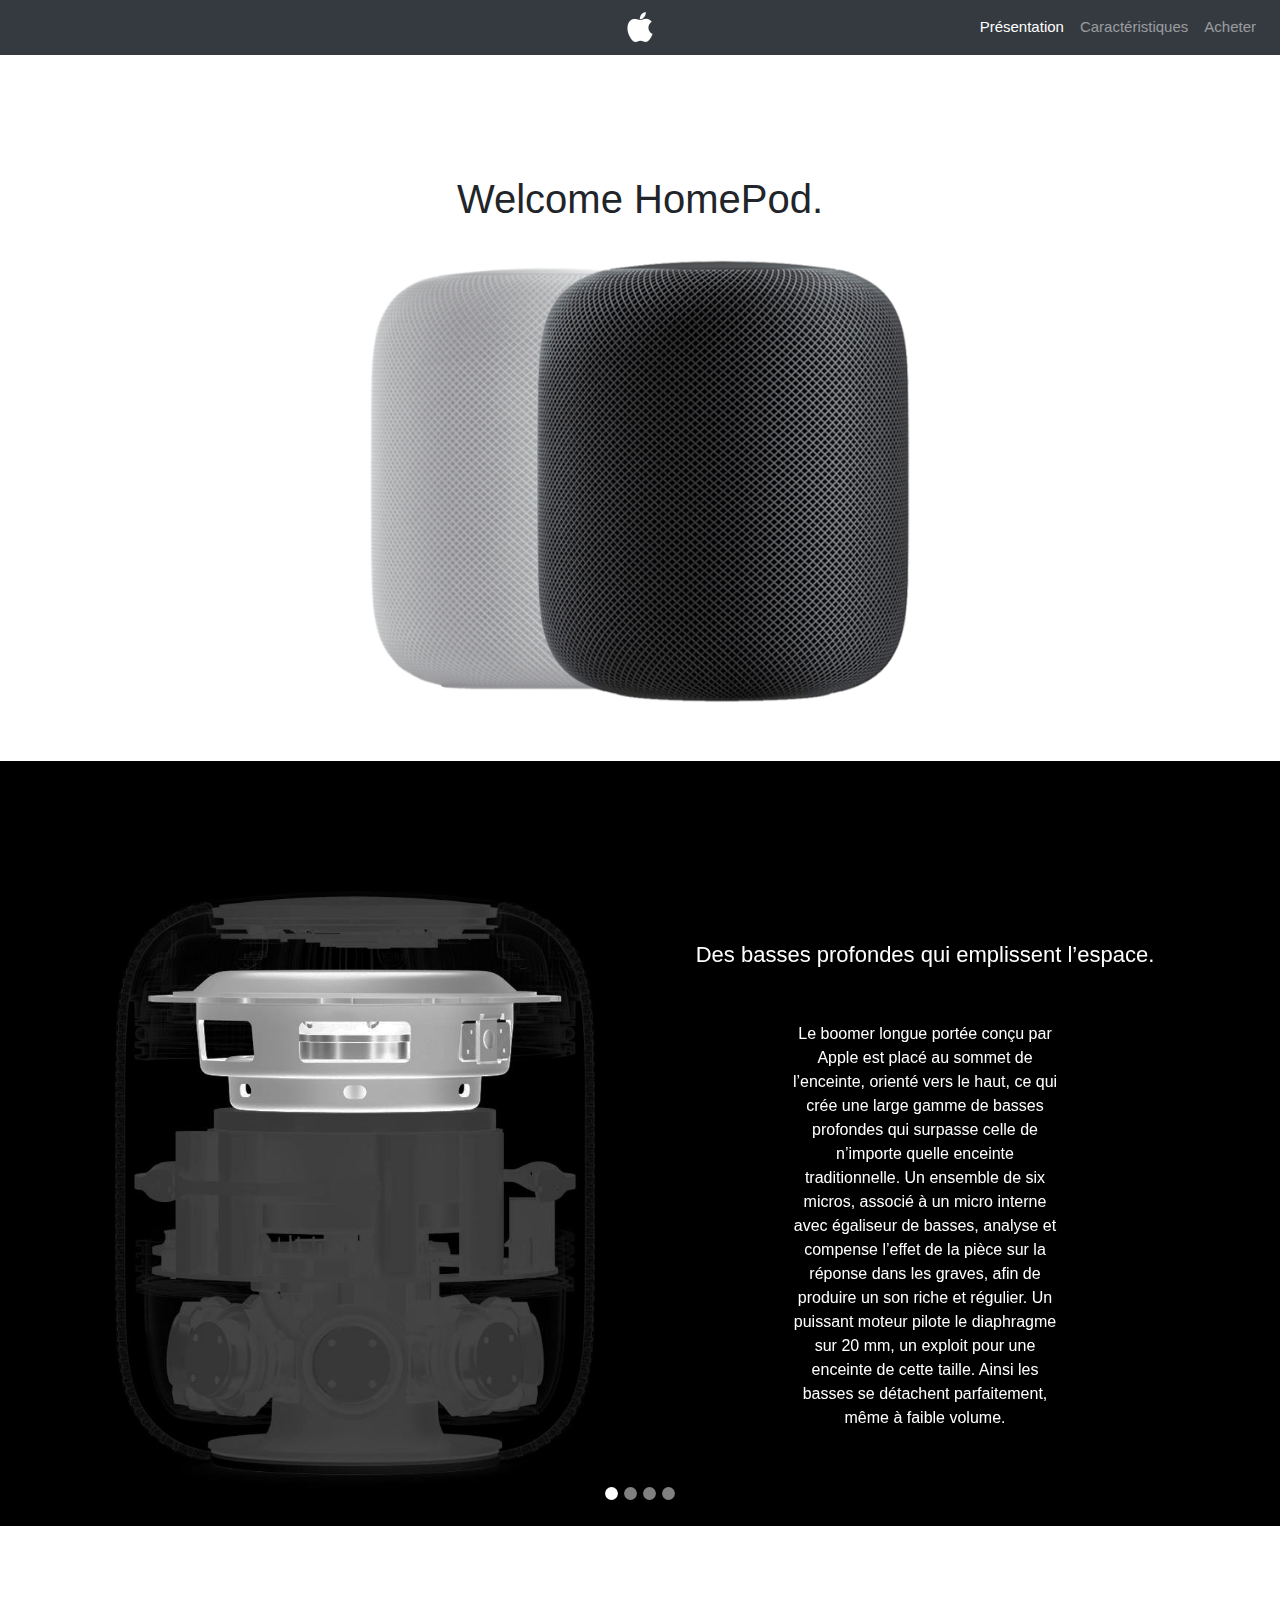
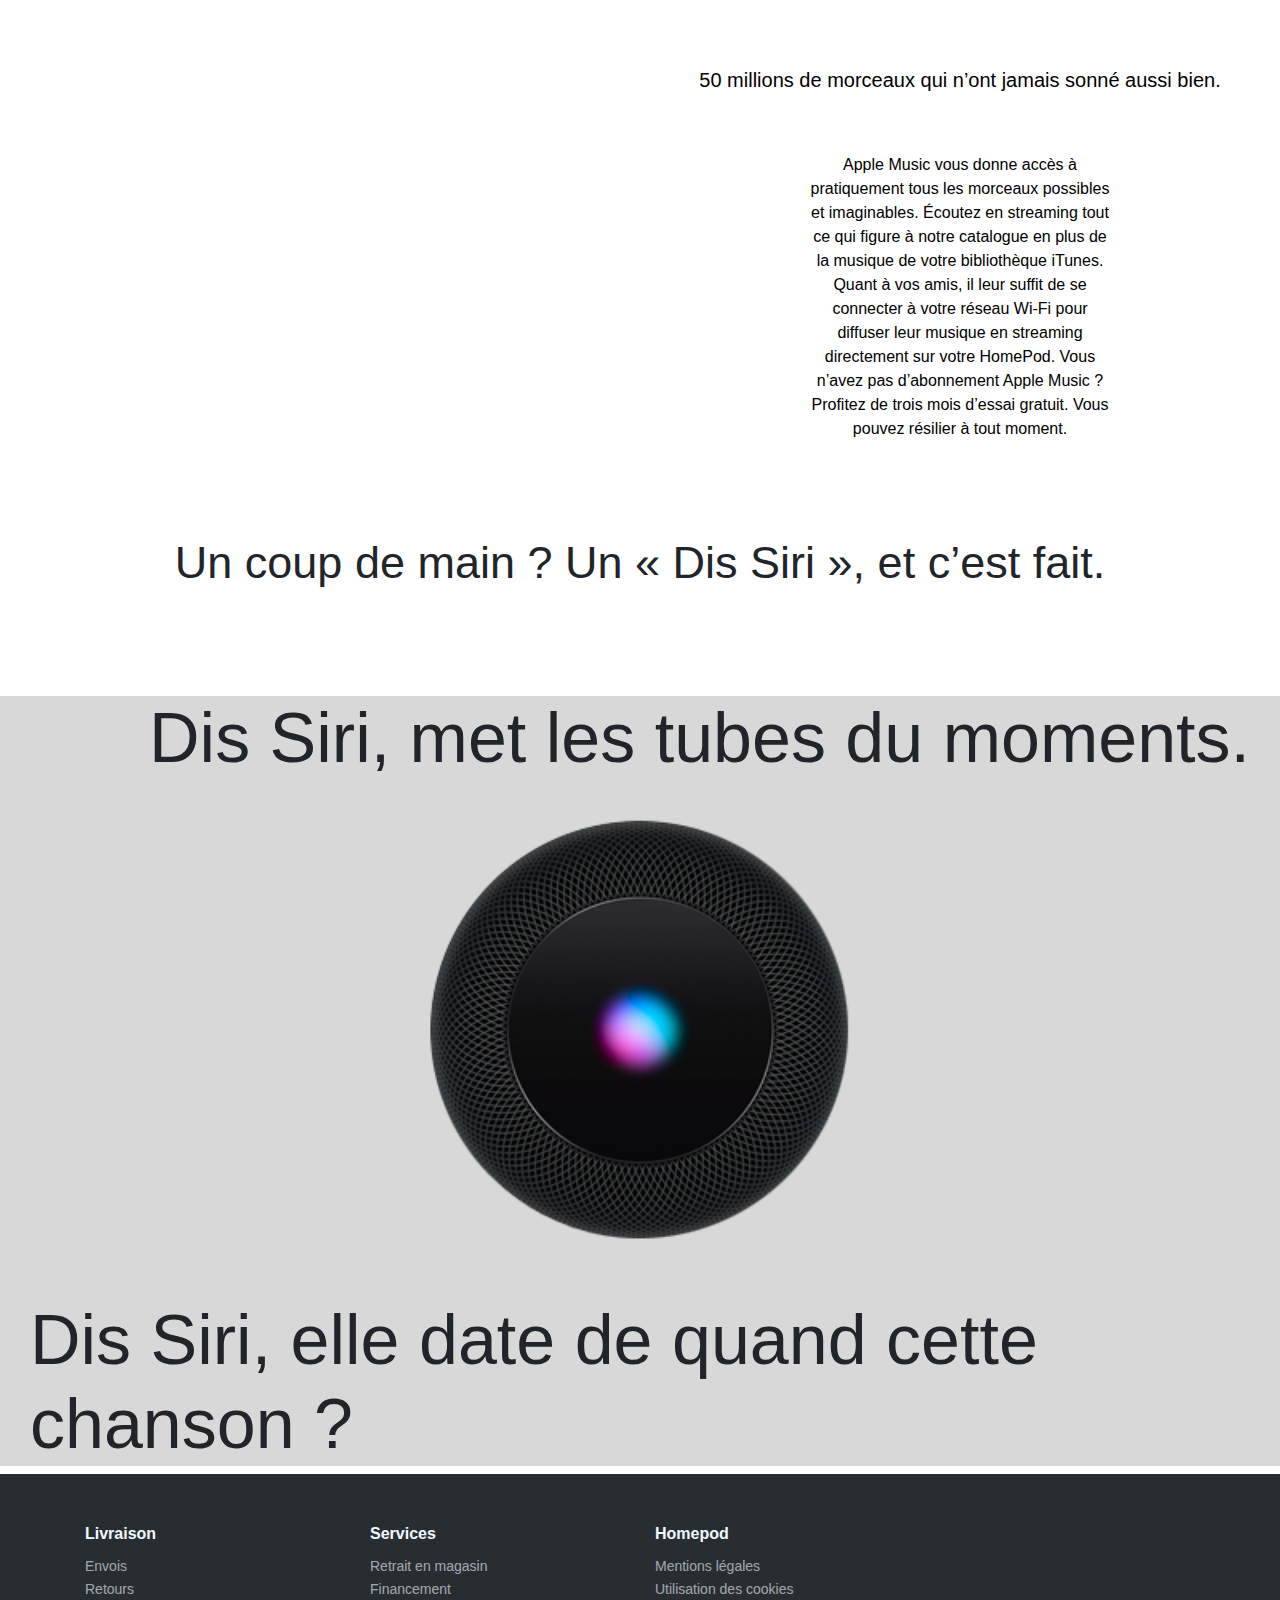
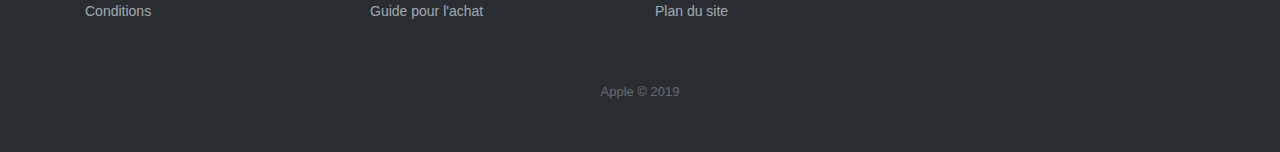
==== Index.html @ 7922ecb3 "Merge branch 'master' of https://github.com/pierrebor/homepod" ====
<!DOCTYPE html>
  <html lang="fr">
  <head>
      <meta charset="utf-8"/>
      <title>Accueil</title>
      <meta name="description" content="description de ma page"/>
      <link rel="icon" href="images/appleico.png" type="image/png">
      <link href="https://fonts.googleapis.com/css?family=Roboto" rel="stylesheet">
      <link rel="stylesheet" href="https://stackpath.bootstrapcdn.com/bootstrap/4.3.1/css/bootstrap.min.css" integrity="sha384-ggOyR0iXCbMQv3Xipma34MD+dH/1fQ784/j6cY/iJTQUOhcWr7x9JvoRxT2MZw1T" crossorigin="anonymous">
      <link rel="stylesheet" href="https://cdnjs.cloudflare.com/ajax/libs/animate.css/3.7.0/animate.css">
      <link rel="stylesheet" href="styles/main.css">
  </head>


  <body>
    <header>
      <nav class="navbar navbar-expand-lg navbar-dark bg-dark">
        <a class="st-navbar-desktop-logo-link" title="Logo" href="index.html"><img src="images/apple-logo.png" class="logoApple"></a>
        <button class="navbar-toggler" type="button" data-toggle="collapse" data-target="#navbarNav" aria-controls="navbarNav" aria-expanded="false" aria-label="Toggle navigation">
          <span class="navbar-toggler-icon"></span>
        </button>
        <div class="collapse navbar-collapse" id="navbarNav">
          <ul class="nav navbar-nav ml-auto">
            <li class="nav-item active">
              <a class="nav-link" href="index.html">Présentation<span class="sr-only">(current)</span></a>
            </li>
            <li class="nav-item">
              <a class="nav-link" href="index2.html">Caractéristiques</a>
            </li>
            <li class="nav-item">
              <a class="nav-link" href="index2.html">Acheter</a>
            </li>
          </ul>
        </div>
      </nav>
    </header>

    <div class="container testSize">
      <h1 class="font-weight-lighter frontTitle">Welcome HomePod.</h1>
      <img src="images/poduo.png" alt="" class="img-fluid frontPod">
    </div>

    <div id="carouselExampleFade" class="carousel slide carousel-fade testSize2" data-ride="carousel">
      <ol class="carousel-indicators">
        <li data-target="#carouselExampleFade" data-slide-to="0" class="active"></li>
        <li data-target="#carouselExampleFade" data-slide-to="1"></li>
        <li data-target="#carouselExampleFade" data-slide-to="2"></li>
        <li data-target="#carouselExampleFade" data-slide-to="3"></li>
      </ol>

      <div class="carousel-inner">
        <div class="carousel-item active">
          <div class="container">
            <div class="row">
              <div class="col-md-6 carousel-fade">
                <img src="images/guts_1_large.jpg" class="d-block w-30 img-fluid" alt="...">
              </div>
              <div class="col-md-6">
                <h5 class="titleGuts">Des basses profondes qui emplissent l’espace.</h5>
                <p class="textGuts">Le boomer longue portée conçu par Apple est placé au sommet de l’enceinte, orienté vers le haut, ce qui crée une large gamme de basses profondes qui surpasse celle de n’importe quelle enceinte traditionnelle. Un ensemble de six micros, associé à un micro interne avec égaliseur de basses, analyse et compense l’effet de la pièce sur la réponse dans les graves, afin de produire un son riche et régulier. Un puissant moteur pilote le diaphragme sur 20 mm, un exploit pour une enceinte de cette taille. Ainsi les basses se détachent parfaitement, même à faible volume.</p>
              </div>
            </div>
          </div>
        </div>
        <div class="carousel-item">
          <div class="container">
            <div class="row">
              <div class="col-md-6 carousel-fade">
                <img src="images/guts_2_large.jpg" class="d-block w-30 img-fluid" alt="...">
              </div>
              <div class="col-md-6">
                <h5 class="titleGuts">Même de loin, il vous entend très bien.</h5>
                <p class="textGuts">Grâce à six micros placés en cercle, le HomePod capte le son dans toute la pièce. Lorsque vous dites « Dis Siri », le traitement avancé du signal, associé à l’annulation de l’écho et du bruit, permet au HomePod de vous entendre sans que vous ayez à élever la voix, même si vous êtes à l’autre bout de la pièce et que la musique est forte. Dès que le HomePod reconnaît les mots « Dis Siri », ce que vous dites est chiffré et envoyé de façon anonyme aux serveurs Apple, sans être relié à votre identifiant Apple.</p>
              </div>
            </div>
          </div>
        </div>
        <div class="carousel-item">
          <div class="container">
            <div class="row">
              <div class="col-md-6 carousel-fade">
                <img src="images/guts_3_large.jpg" class="d-block w-30 img-fluid" alt="...">
              </div>
              <div class="col-md-6">
                <h5 class="titleGuts">Un son haute fidélité incroyablement enveloppant.</h5>
                <p class="textGuts">Spécialement conçu pour le HomePod, un ensemble de sept tweeters à faisceaux acoustiques, chacun ayant son propre amplificateur, crée un contrôle directionnel exceptionnel. Dotés d’un design à pavillon replié et placés autour de la base, ils envoient le flux musical vers le centre, puis depuis le bas selon un schéma à 360°, ce qui se traduit par une sensation de l’espace très enveloppante. Cela élimine pratiquement toute réflexion sur des surfaces planes et permet d’offrir un son haute définition parfaitement cohérent.</p>
              </div>
            </div>
          </div>
        </div>
        <div class="carousel-item">
          <div class="container">
            <div class="row">
              <div class="col-md-6 carousel-fade">
                <img src="images/guts_4_large.jpg" class="d-block w-30 img-fluid" alt="...">
              </div>
              <div class="col-md-6">
                <h5 class="titleGuts">Jamais une enceinte n’avait eu un tel QI.</h5>
                <p class="textGuts">Une puce A8 conçue par Apple orchestre toutes les remarquables innovations audio qu’intègre le HomePod. Notamment un traitement avancé du signal qui permet à Siri de vous entendre malgré la musique. Un traitement en temps réel digne d’un studio qui maximise les basses tout en réduisant la distorsion à son minimum. Une mise en mémoire tampon encore plus rapide que le temps réel. Et l’upmixing du son direct et du son ambiant. Résultat ? Un son exceptionnel, à chaque écoute.</p>
              </div>
            </div>
          </div>
        </div>
        <a class="carousel-control-prev" href="#carouselExampleFade" role="button" data-slide="prev">
        </a>
        <a class="carousel-control-next" href="#carouselExampleFade" role="button" data-slide="next">
        </a>
      </div>
    </div>

    <div class="container-fluid section-video">
      <div class="row">
        <div class="col-md-6 video vid">
          <div class="embed-responsive embed-responsive-21by9">
            <iframe class="embed-responsive-item" src="https://www.youtube.com/embed/305ryPvU6A8"  allowfullscreen></iframe>
          </div>
        </div>
        <div class="col-md-6 video">
          <h5 class="titleVid">50 millions de morceaux qui n’ont jamais sonné aussi bien.</h5>
          <p class="textVid">Apple Music vous donne accès à pratiquement tous les morceaux possibles et imaginables. Écoutez en streaming tout ce qui figure à notre catalogue en plus de la musique de votre bibliothèque iTunes. Quant à vos amis, il leur suffit de se connecter à votre réseau Wi‑Fi pour diffuser leur musique en streaming directement sur votre HomePod. Vous n’avez pas d’abonnement Apple Music ? Profitez de trois mois d’essai gratuit. Vous pouvez résilier à tout moment.</p>
        </div>
      </div>
      <div class="row">
        <div class="col-md-12">
          <h3>Un coup de main ? Un « Dis Siri », et c’est fait.</h3>
        </div>
      </div>
    </div>

    <div class="container-fluid siri">
      <div class="col siri">
        <div class="row-md-4 rightSiri">
          <h2>Dis Siri, met les tubes du moments.</h2>
        </div>
        <div class="row-md-4 imgPod">
          <img src="images/podtop.png" alt="#" class="img-fluid">
        </div>
        <div class="row-md-4 leftSiri">
          <h2>Dis Siri, elle date de quand cette chanson ?</h2>
        </div>
      </div>
    </div>


    <div class="footer-dark">
      <footer>
        <div class="container">
            <div class="row">
                <div class="col-sm-6 col-md-3 item">
                  <h3>Livraison</h3>
                  <ul>
                      <li><a href="https://www.apple.com/fr/shop/help/shipping_delivery">Envois</a></li>
                      <li><a href="https://www.apple.com/fr/shop/help/shipping_delivery">Retours</a></li>
                      <li><a href="https://www.apple.com/fr/shop/help/shipping_delivery">Conditions</a></li>
                  </ul>
              </div>
              <div class="col-sm-6 col-md-3 item">
                  <h3>Services</h3>
                  <ul>
                      <li><a href="https://www.apple.com/fr/shop/help/shipping_delivery#pickup_points">Retrait en magasin</a></li>
                      <li><a href="https://www.apple.com/fr/shop/help/payments">Financement</a></li>
                      <li><a href="https://www.apple.com/fr/shop/help/payments">Guide pour l'achat</a></li>
                  </ul>
              </div>
              <div class="col-md-6 item text">
                  <h3>Homepod</h3>
                  <ul>
                      <li><a href="https://www.apple.com/fr/legal/">Mentions légales</a></li>
                      <li><a href="https://www.apple.com/legal/privacy/fr-ww/cookies/">Utilisation des cookies</a></li>
                      <li><a href="https://www.apple.com/fr/sitemap/">Plan du site</a></li>
                    </ul>
                </div>
            </div>
            <p class="copyright">Apple © 2019</p>
        </div>
      </footer>
    </div>

    <script src="https://code.jquery.com/jquery-3.3.1.slim.min.js" integrity="sha384-q8i/X+965DzO0rT7abK41JStQIAqVgRVzpbzo5smXKp4YfRvH+8abtTE1Pi6jizo" crossorigin="anonymous"></script>
    <script src="https://cdnjs.cloudflare.com/ajax/libs/popper.js/1.14.7/umd/popper.min.js" integrity="sha384-UO2eT0CpHqdSJQ6hJty5KVphtPhzWj9WO1clHTMGa3JDZwrnQq4sF86dIHNDz0W1" crossorigin="anonymous"></script>
    <script src="https://stackpath.bootstrapcdn.com/bootstrap/4.3.1/js/bootstrap.min.js" integrity="sha384-JjSmVgyd0p3pXB1rRibZUAYoIIy6OrQ6VrjIEaFf/nJGzIxFDsf4x0xIM+B07jRM" crossorigin="anonymous"></script>
    <script type="text/javascript" src="scripts/main.js"></script>
  </body>
---- styles/main.css ----
body{
  margin:0;
  padding:0;
  font-family:"Helvetica Neue","Arial",sans6sans-serif;
  font-size: 14px;
  color:#00000;
  background-color: #FFFFFF;
}

.navbar{
  font-size: 15px;
}

.logoApple{
  width: 30px;
  height: 30px;
}

.st-navbar-desktop-logo-link{
  position: absolute;
  left: 50%;
  transform: translateX(-50%);
}

.frontTitle{
  text-align: center;
  margin-top: 50px;
  margin-bottom: ;
}

.frontPod{
 margin-left:25%;
 margin-bottom: 30px;
 width: 50%;
}

.carousel{
  background-color: black;
}

.d-block{
  padding: 30px;
  left: 10%;
  height: 800px auto  ;
  width: 450px auto;
}
.carousel-indicators li {
  width: 13px;
  height: 13px;
  border-radius: 100%;
}

.carousel-caption{
  text-align: center;
  margin-bottom: 500px;
}
.titleGuts{
  font-size: 22px;
  color: white;
  text-align: center;
  margin-top: 15%;
}

.textGuts{
  text-align: center;
  font-size: 16px;
  color: white;
  width: 50%;
  margin: 0 auto;
  margin-top: 10%;
}

.testSize{
  padding-top: 70px;
}
.testSize2{
  padding-top: 100px;
}
@media screen and ( max-width:1024px){

h5{
  font-size: 28px;
  margin-top:20px;
}
.textGuts{
 width : 400px;
 height: 400px;
}
.col-md-6{
  height: 500px;
}
.col-md-6>img{
  width: 600;
  height: 400px;
  margin: 0 auto;
}
#carouselExampleFade{
  height: 1000px;
}
.carousel-fade{
  height: 350px;
}
}

.row-md-4>h2{
  font-size: 70px;
}
@media screen and ( max-width:870px){
  .textGuts{
   width : 300px;
   height: 600px;
  }
  #carouselExampleFade{
    height: 1000px;
  }
}
@media screen and ( max-width:770px){
  #carouselExampleFade{
    height: 1000px;
  }
}

.titleVid{
  color: black;
  text-align: center;
  margin-top: 15%;
}

.textVid{
  color: black;
  text-align: center;
  font-size: 16px;
  width: 50%;
  margin: 0 auto;
  margin-top: 10%;
}

@media screen and (max-width: 1024px){
.textVid {
    width: 400px;
    height: 300px;
  }
}
.embed-responsive {
  margin-top: 50px;
  height: 400px;
}

.col-md-12{
  bottom : 20px;
  /* padding-bottom: 40px; */
  text-align: center;
  margin-bottom: 32px;
}

h3{
  font-size: 45px;
}

.section-video {
  height: 770px;
}

.video {
  height: 580px;
  margin-top: 50px;
}

.siri{
  background-color: #D8D8D8;
}

.imgPod{
  text-align: center;
}
.imgPod>img{
  width: 800px;
  height: auto;
  margin-top: -100px;
  margin-bottom: -70px;
}
.rightSiri{
    text-align: right;
}


.footer-dark {
  padding:50px 0;
  color:#f0f9ff;
  background-color:#282d32;
}

.footer-dark h3 {
  margin-top:0;
  margin-bottom:12px;
  font-weight:bold;
  font-size:16px;
}

.footer-dark ul {
  padding:0;
  list-style:none;
  line-height:1.6;
  font-size:14px;
  margin-bottom:0;
}

.footer-dark ul a {
  color:inherit;
  text-decoration:none;
  opacity:0.6;
}

.footer-dark ul a:hover {
  opacity:0.8;
}

@media (max-width:767px) {
  .footer-dark .item:not(.social) {
    text-align:center;
    padding-bottom:20px;
  }
}

.footer-dark .item.text {
  margin-bottom:36px;
}

@media (max-width:767px) {
  .footer-dark .item.text {
    margin-bottom:0;
  }
}

.footer-dark .item.text p {
  opacity:0.6;
  margin-bottom:0;
}

.footer-dark .item.social {
  text-align:center;
}

@media (max-width:991px) {
  .footer-dark .item.social {
    text-align:center;
    margin-top:20px;
  }
}

.footer-dark .item.social > a {
  font-size:20px;
  width:36px;
  height:36px;
  line-height:36px;
  display:inline-block;
  text-align:center;
  border-radius:50%;
  box-shadow:0 0 0 1px rgba(255,255,255,0.4);
  margin:0 8px;
  color:#fff;
  opacity:0.75;
}

.footer-dark .item.social > a:hover {
  opacity:0.9;
}

.footer-dark .copyright {
  text-align:center;
  padding-top:24px;
  opacity:0.3;
  font-size:13px;
  margin-bottom:0;
}
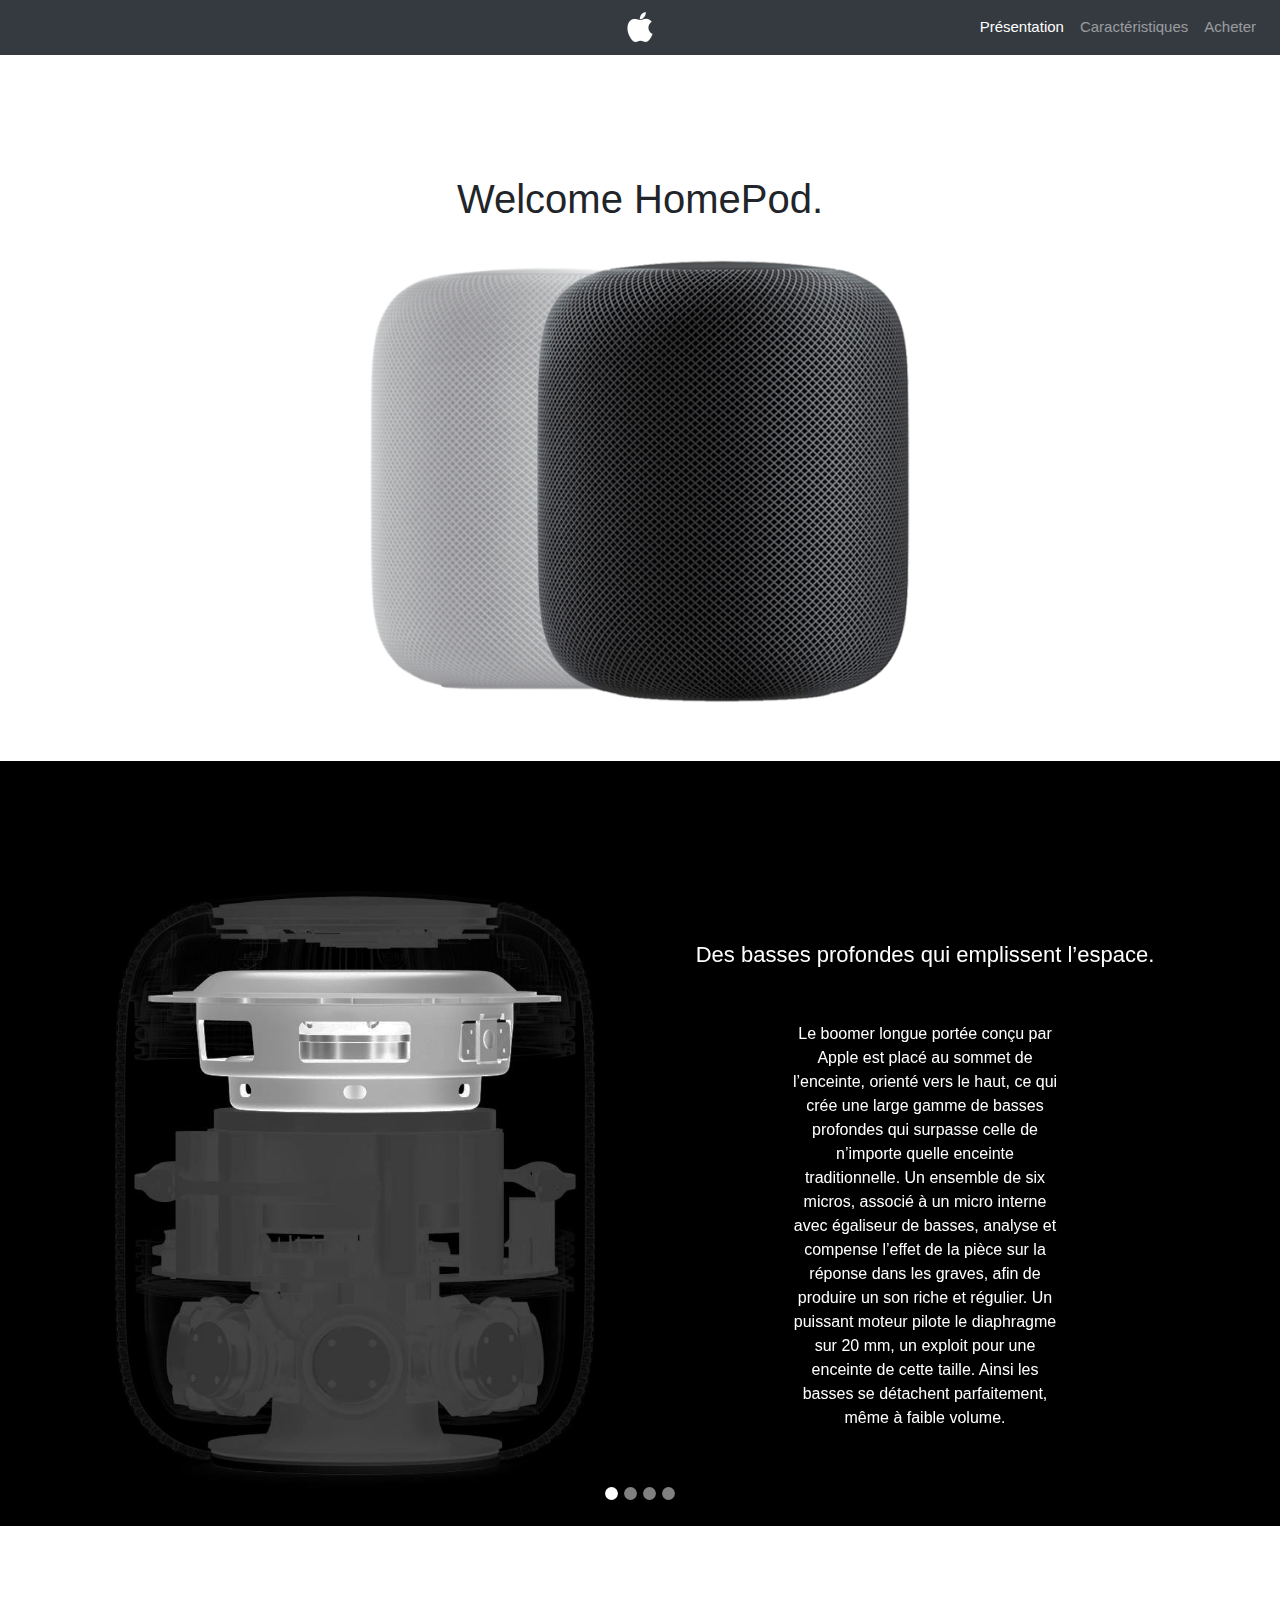
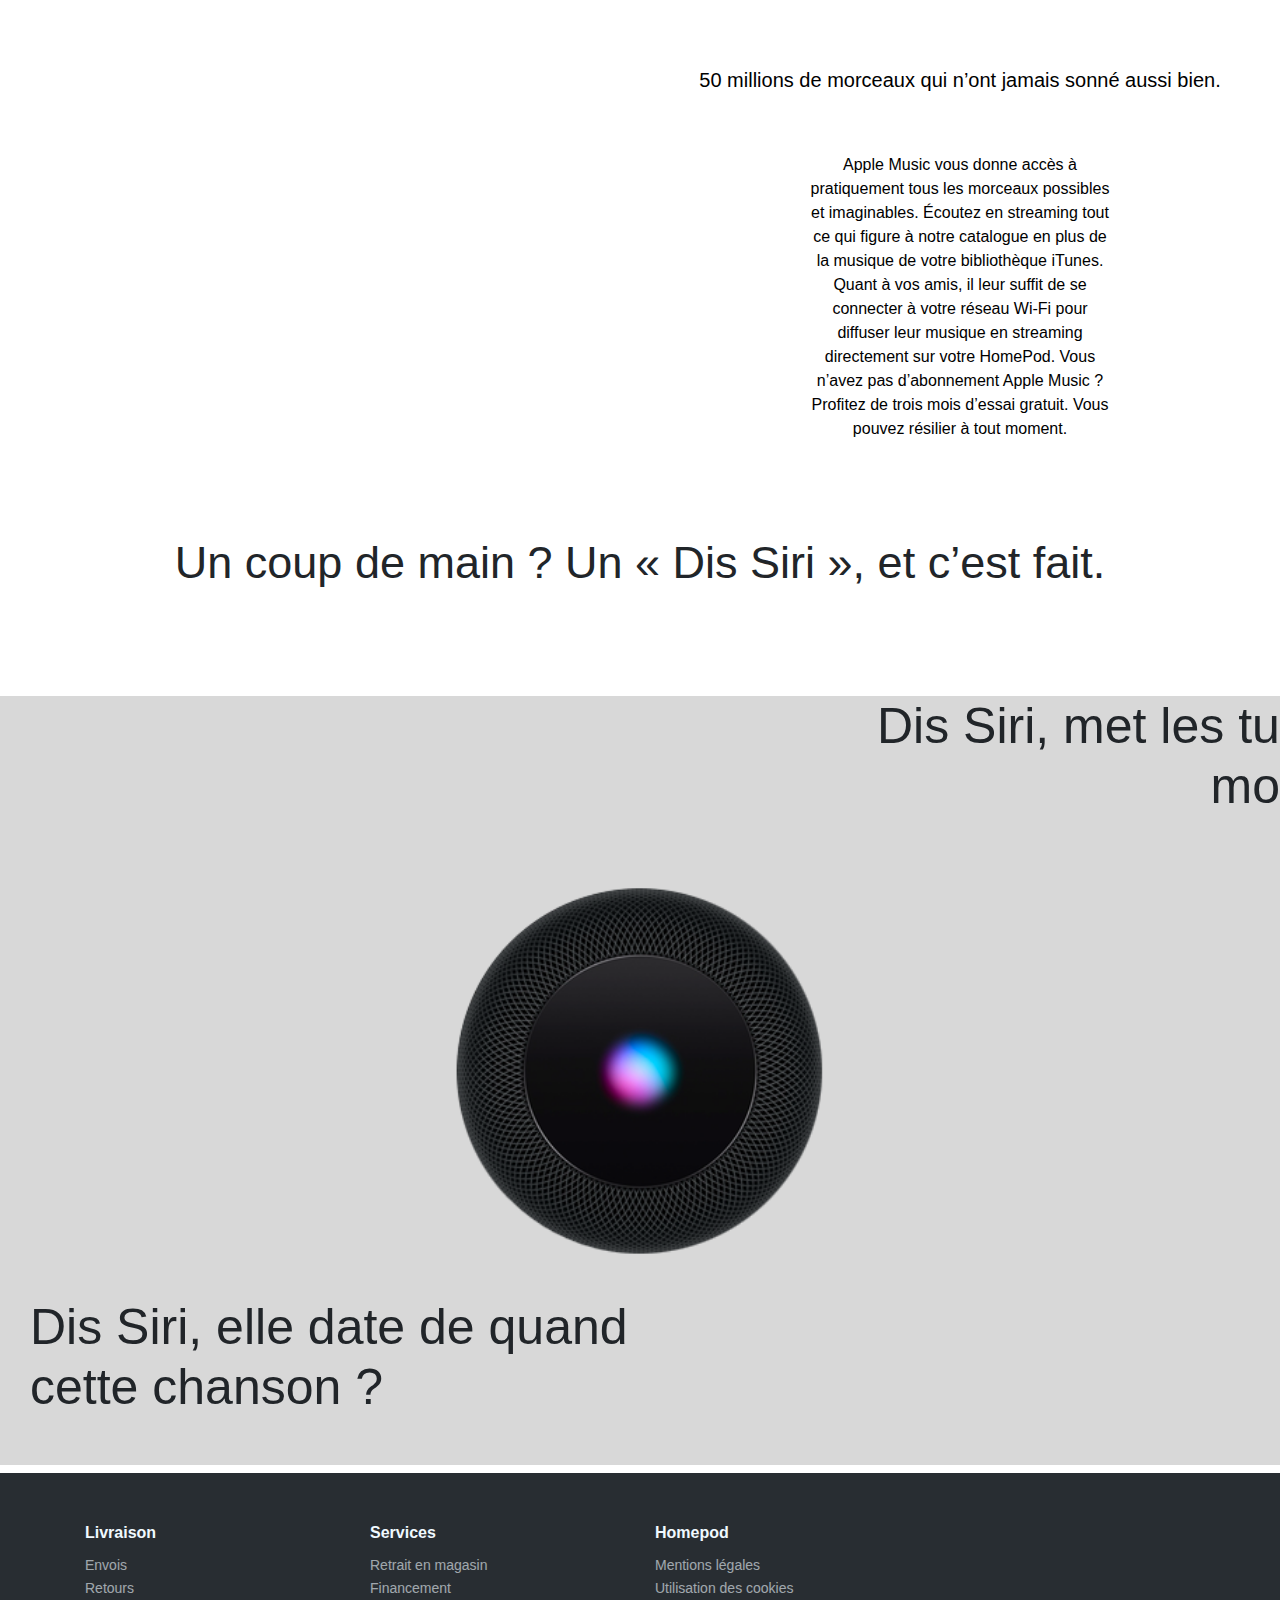
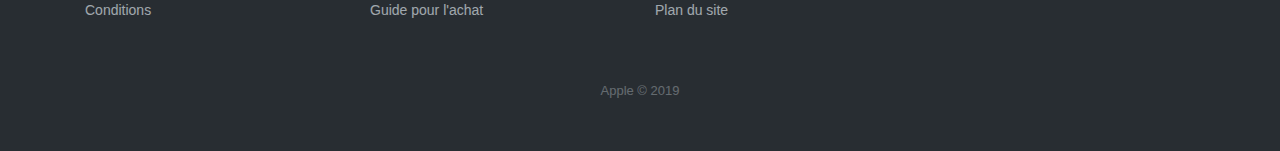
==== commit dd0d23f1: "k" ====
--- a/Index.html
+++ b/Index.html
@@ -25,7 +25,7 @@
               <a class="nav-link" href="index.html">Présentation<span class="sr-only">(current)</span></a>
             </li>
             <li class="nav-item">
-              <a class="nav-link" href="index2.html">Caractéristiques</a>
+              <a class="nav-link" href="">Caractéristiques</a>
             </li>
             <li class="nav-item">
               <a class="nav-link" href="index2.html">Acheter</a>
--- a/styles/main.css
+++ b/styles/main.css
@@ -102,8 +102,17 @@
 }
 }
 
-.row-md-4>h2{
-  font-size: 70px;
+.rightSiri>h2{
+  font-size: 50px;
+  width: 700px;
+  height: 168px;
+  margin-left: 700px;
+}
+.leftSiri>h2{
+  font-size: 50px;
+  width: 700px;
+  height: 168px;
+  margin-right: 700px;
 }
 @media screen and ( max-width:870px){
   .textGuts{
@@ -174,7 +183,7 @@
   text-align: center;
 }
 .imgPod>img{
-  width: 800px;
+  width: 700px;
   height: auto;
   margin-top: -100px;
   margin-bottom: -70px;
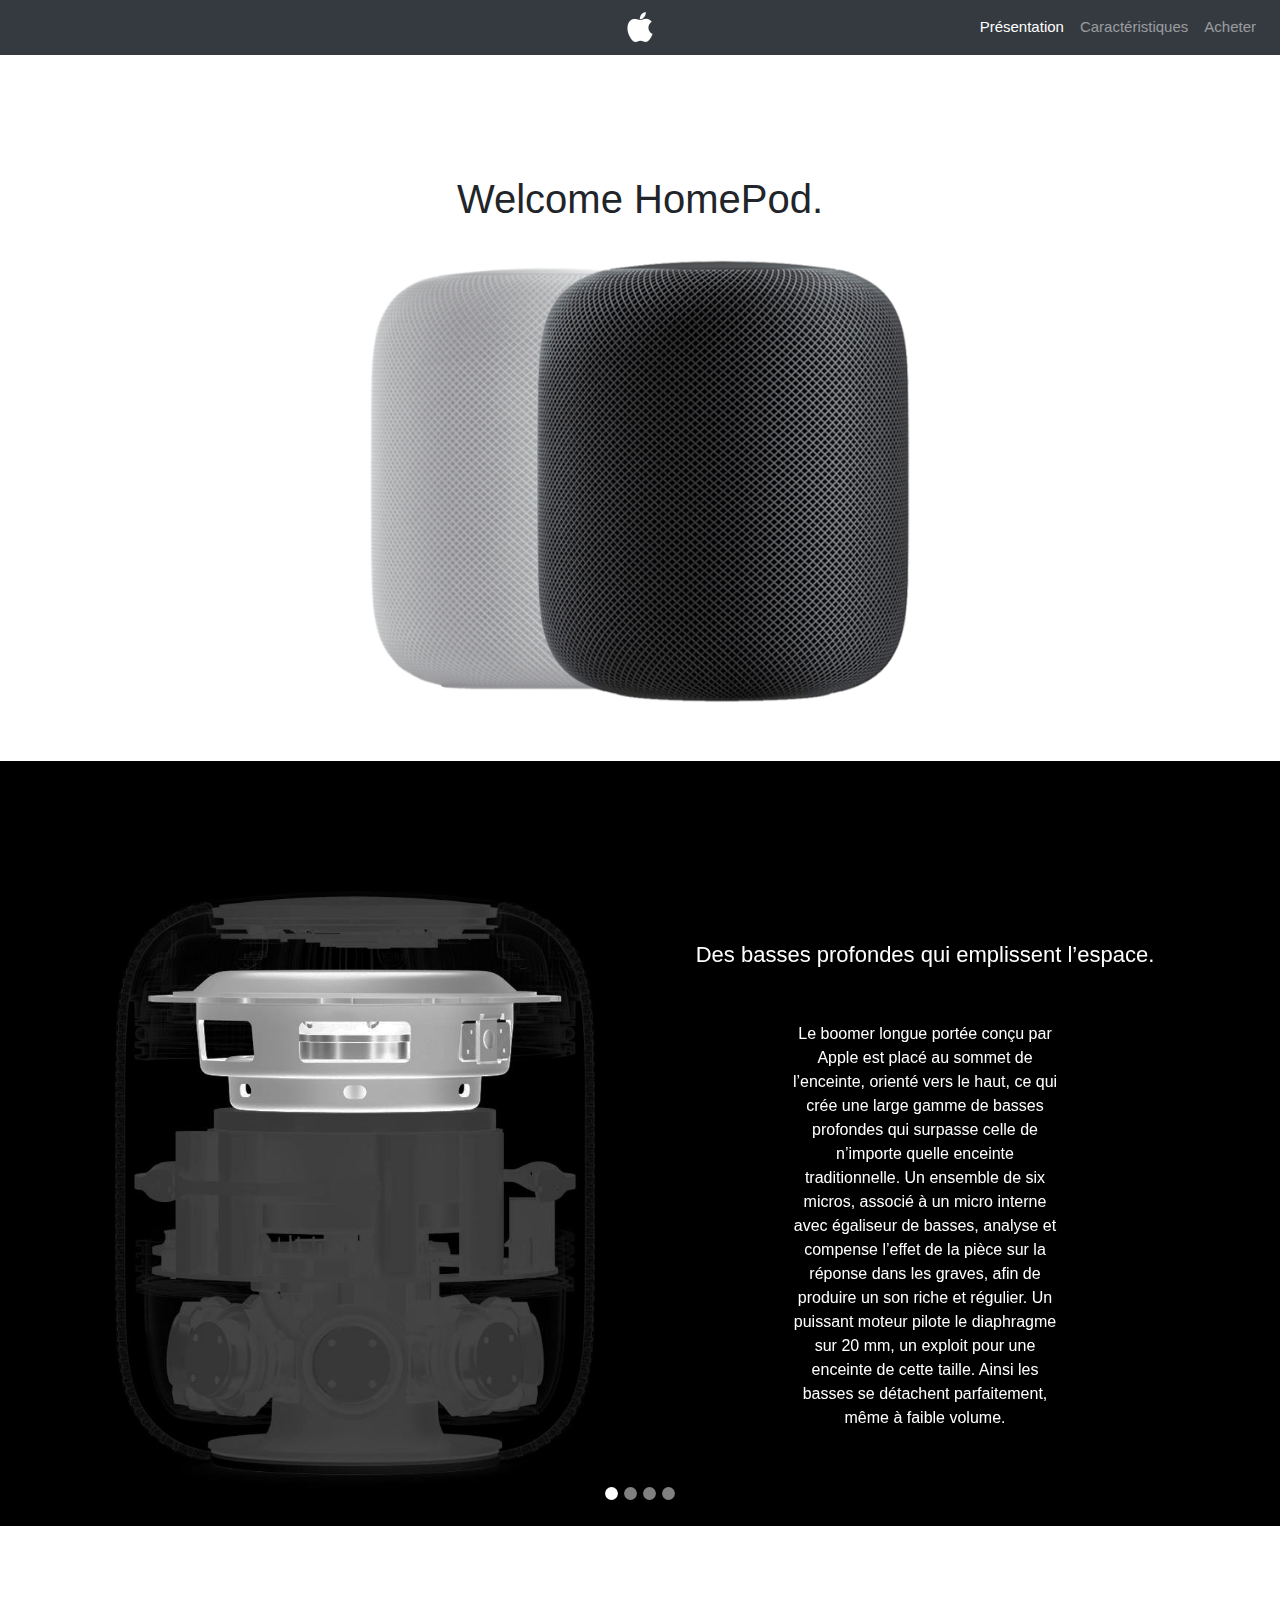
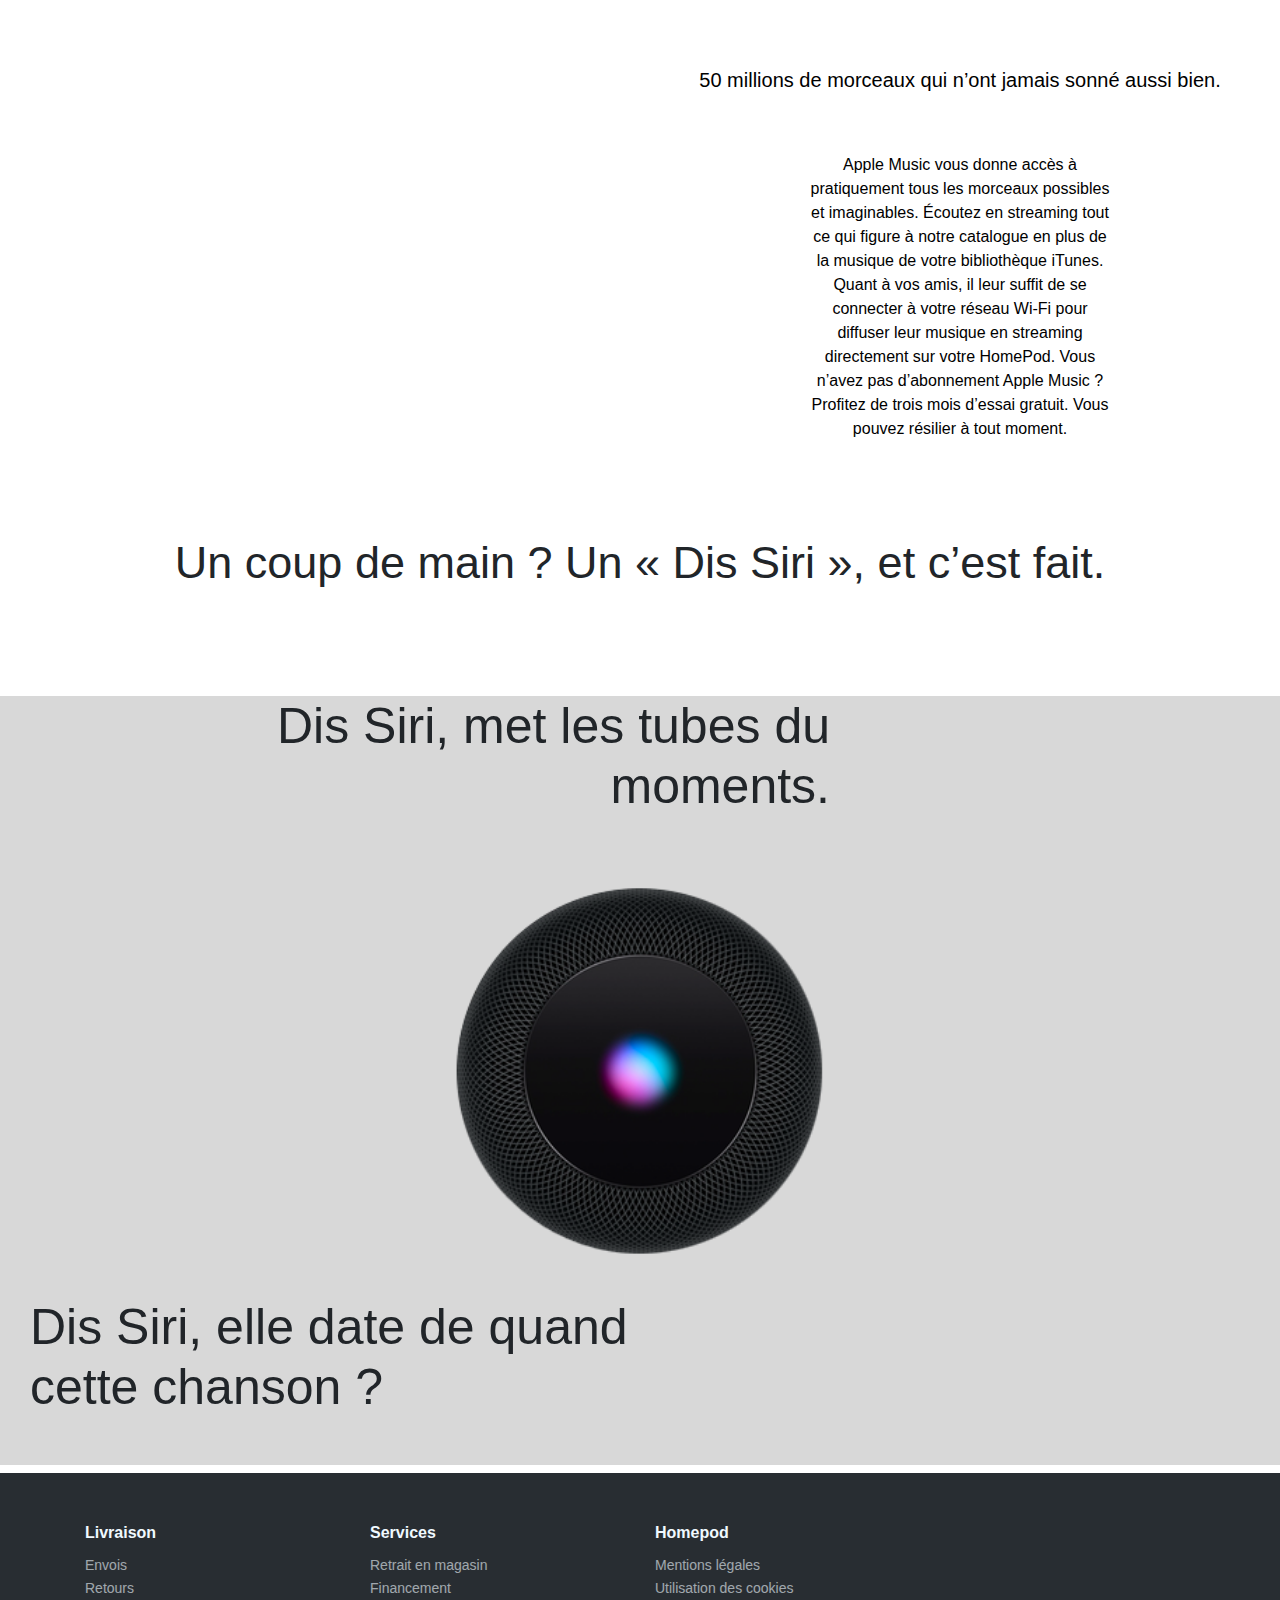
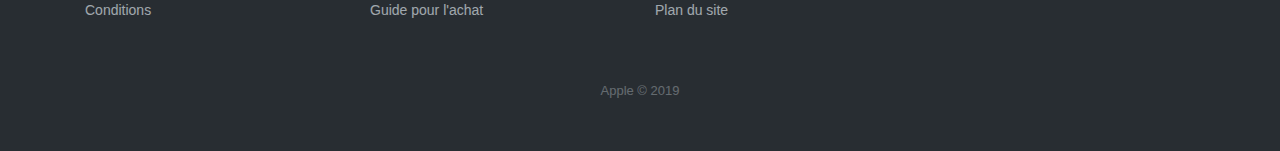
==== commit c119bd50: "Merge branch 'master' of https://github.com/pierrebor/homepod" ====
--- a/Index.html
+++ b/Index.html
@@ -5,7 +5,6 @@
       <title>Accueil</title>
       <meta name="description" content="description de ma page"/>
       <link rel="icon" href="images/appleico.png" type="image/png">
-      <link href="https://fonts.googleapis.com/css?family=Roboto" rel="stylesheet">
       <link rel="stylesheet" href="https://stackpath.bootstrapcdn.com/bootstrap/4.3.1/css/bootstrap.min.css" integrity="sha384-ggOyR0iXCbMQv3Xipma34MD+dH/1fQ784/j6cY/iJTQUOhcWr7x9JvoRxT2MZw1T" crossorigin="anonymous">
       <link rel="stylesheet" href="https://cdnjs.cloudflare.com/ajax/libs/animate.css/3.7.0/animate.css">
       <link rel="stylesheet" href="styles/main.css">
@@ -15,7 +14,7 @@
   <body>
     <header>
       <nav class="navbar navbar-expand-lg navbar-dark bg-dark">
-        <a class="st-navbar-desktop-logo-link" title="Logo" href="index.html"><img src="images/apple-logo.png" class="logoApple"></a>
+        <a class="st-navbar-desktop-logo-link" title="Logo" href="index.html"><img src="images/apple-logo.png" class="logoApple" alt="Description"></a>
         <button class="navbar-toggler" type="button" data-toggle="collapse" data-target="#navbarNav" aria-controls="navbarNav" aria-expanded="false" aria-label="Toggle navigation">
           <span class="navbar-toggler-icon"></span>
         </button>
@@ -179,5 +178,5 @@
     <script src="https://code.jquery.com/jquery-3.3.1.slim.min.js" integrity="sha384-q8i/X+965DzO0rT7abK41JStQIAqVgRVzpbzo5smXKp4YfRvH+8abtTE1Pi6jizo" crossorigin="anonymous"></script>
     <script src="https://cdnjs.cloudflare.com/ajax/libs/popper.js/1.14.7/umd/popper.min.js" integrity="sha384-UO2eT0CpHqdSJQ6hJty5KVphtPhzWj9WO1clHTMGa3JDZwrnQq4sF86dIHNDz0W1" crossorigin="anonymous"></script>
     <script src="https://stackpath.bootstrapcdn.com/bootstrap/4.3.1/js/bootstrap.min.js" integrity="sha384-JjSmVgyd0p3pXB1rRibZUAYoIIy6OrQ6VrjIEaFf/nJGzIxFDsf4x0xIM+B07jRM" crossorigin="anonymous"></script>
-    <script type="text/javascript" src="scripts/main.js"></script>
+    <script src="scripts/main.js"></script>
   </body>
--- a/styles/main.css
+++ b/styles/main.css
@@ -1,7 +1,19 @@
-body{
+@font-face {
+  font-family: "SF Pro Text";
+  font-weight: normal;
+  src: url("https://applesocial.s3.amazonaws.com/assets/styles/fonts/sanfrancisco/sanfranciscodisplay-regular-webfont.woff");
+}
+
+@font-face {
+  font-family: "SF Pro Text";
+  font-weight: bold;
+  src: url("https://applesocial.s3.amazonaws.com/assets/styles/fonts/sanfrancisco/sanfranciscodisplay-bold-webfont.woff");
+}
+
+body {
+  font-family: "SF Pro Text", "Myriad Set Pro", "SF Pro Icons", "Apple Legacy Chevron", "Helvetica Neue", Helvetica, Arial, sans-serif;
   margin:0;
   padding:0;
-  font-family:"Helvetica Neue","Arial",sans6sans-serif;
   font-size: 14px;
   color:#00000;
   background-color: #FFFFFF;
@@ -282,3 +294,8 @@
   font-size:13px;
   margin-bottom:0;
 }
+@media screen and (max-width:1300px){
+  .rightSiri>h2{
+    margin-left:100px;
+  }
+}
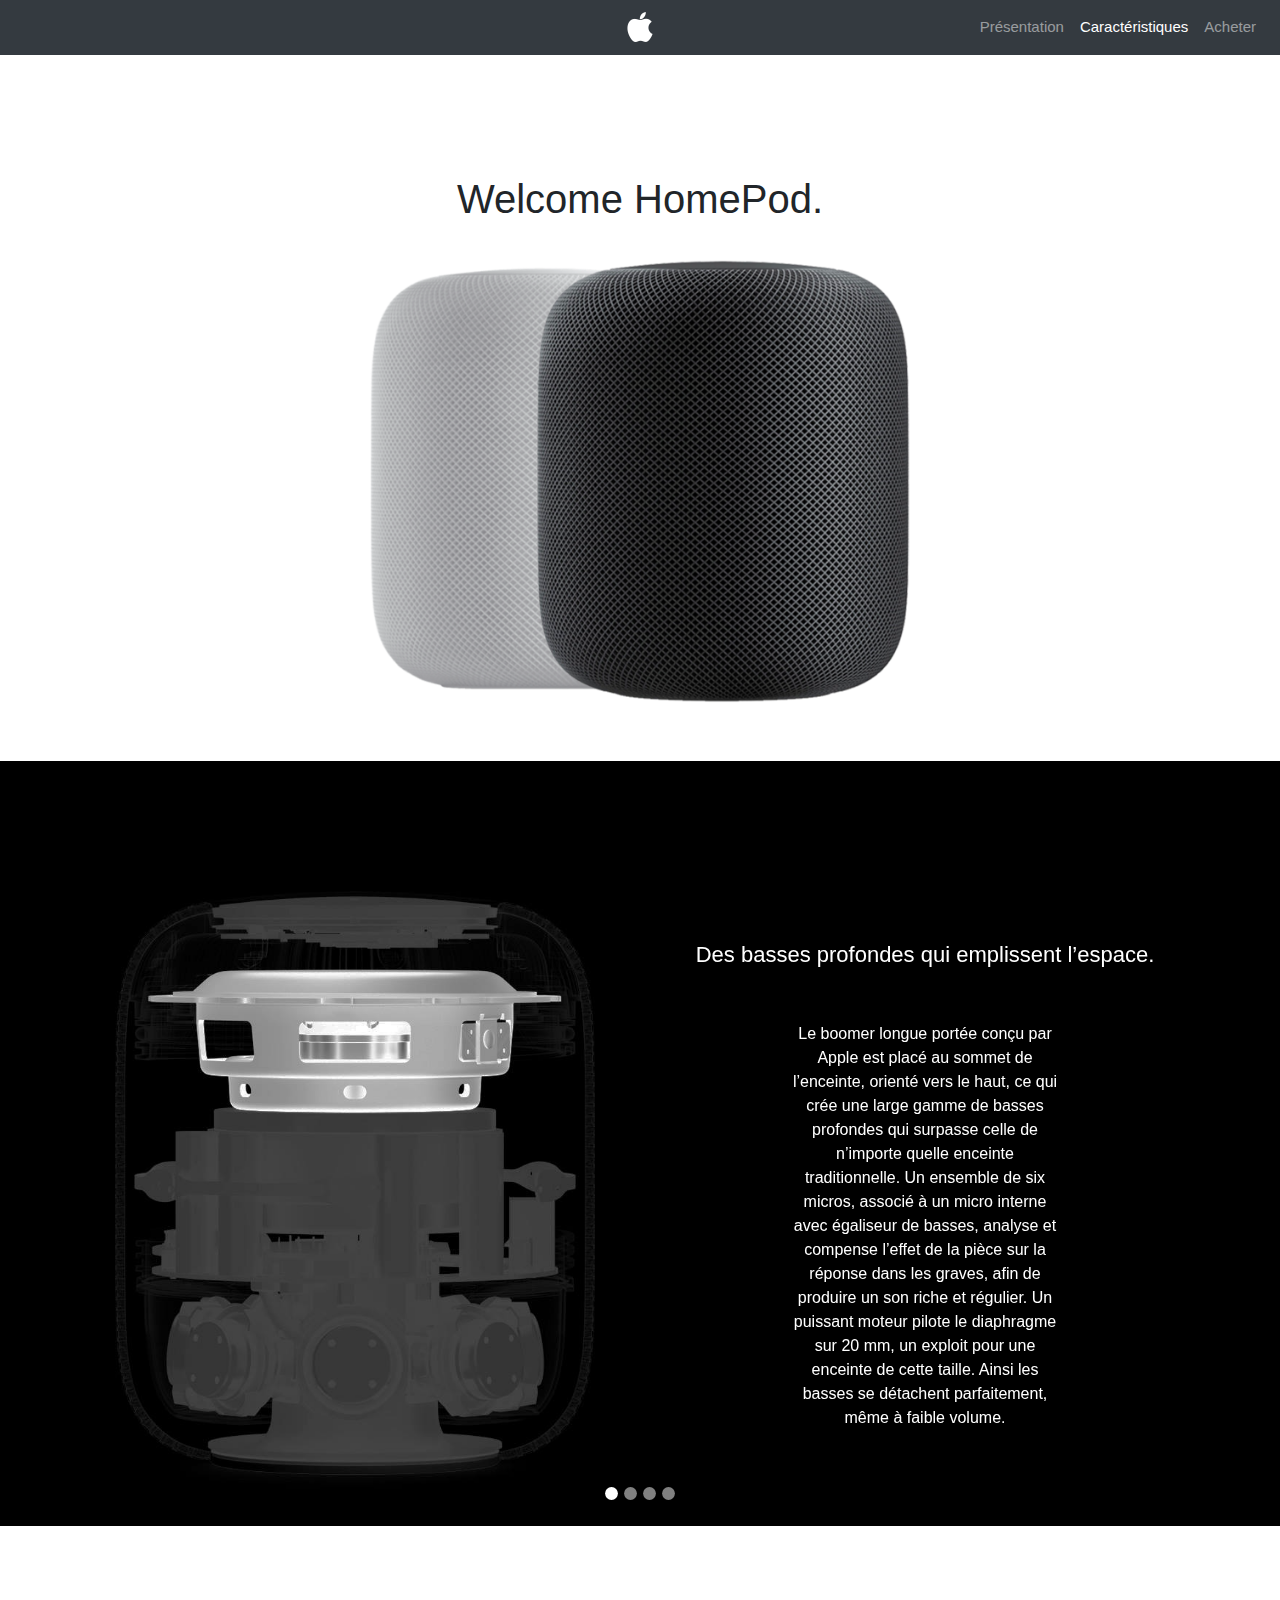
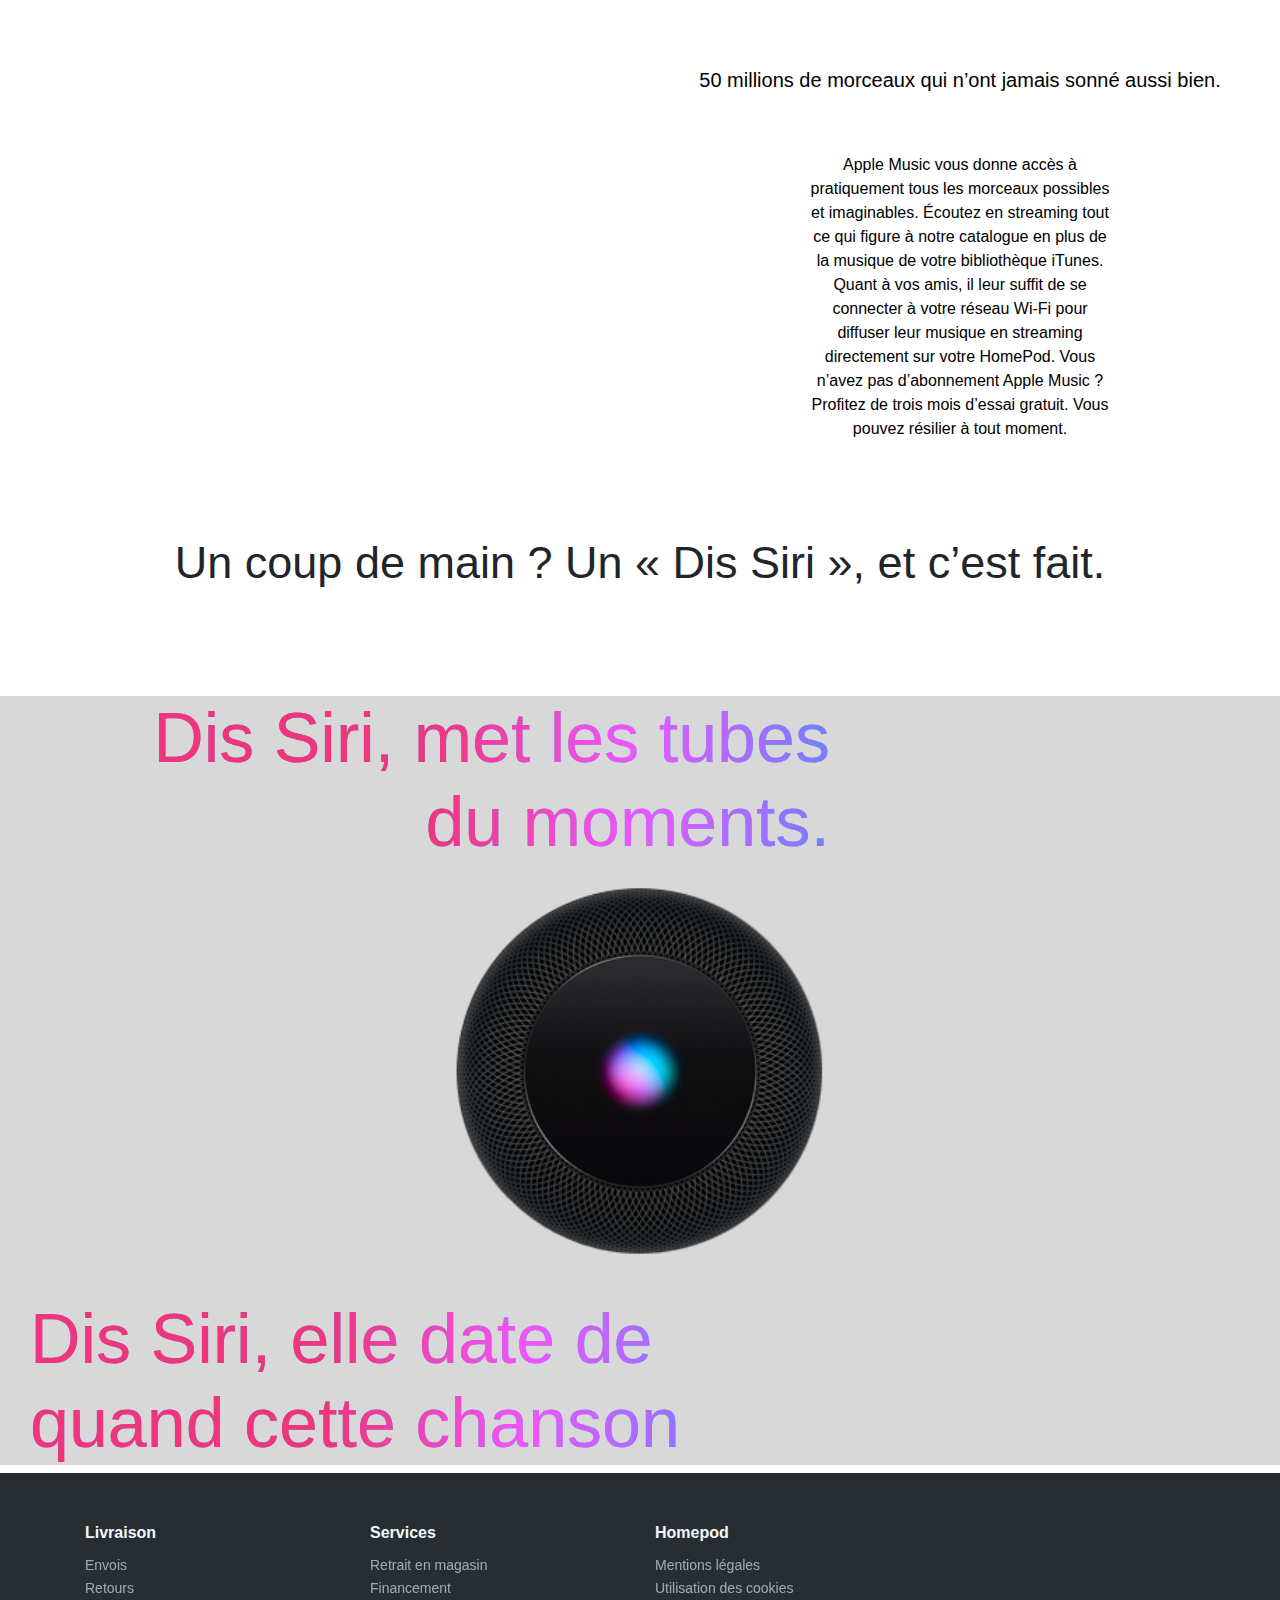
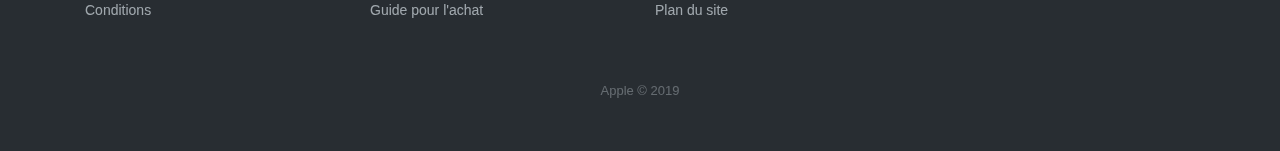
==== commit 43b6852e: "e" ====
--- a/Index.html
+++ b/Index.html
@@ -20,11 +20,11 @@
         </button>
         <div class="collapse navbar-collapse" id="navbarNav">
           <ul class="nav navbar-nav ml-auto">
-            <li class="nav-item active">
+            <li class="nav-item">
               <a class="nav-link" href="index.html">Présentation<span class="sr-only">(current)</span></a>
             </li>
-            <li class="nav-item">
-              <a class="nav-link" href="">Caractéristiques</a>
+            <li class="nav-item active">
+              <a class="nav-link" href="index3.html">Caractéristiques</a>
             </li>
             <li class="nav-item">
               <a class="nav-link" href="index2.html">Acheter</a>
--- a/styles/main.css
+++ b/styles/main.css
@@ -115,13 +115,13 @@
 }
 
 .rightSiri>h2{
-  font-size: 50px;
+  font-size: 70px;
   width: 700px;
   height: 168px;
   margin-left: 700px;
 }
 .leftSiri>h2{
-  font-size: 50px;
+  font-size: 70px;
   width: 700px;
   height: 168px;
   margin-right: 700px;
@@ -299,3 +299,9 @@
     margin-left:100px;
   }
 }
+ h2{
+   font-size: 45px;
+   -webkit-background-clip: text;
+     -webkit-text-fill-color: transparent;
+     background-image: -webkit-linear-gradient(right, #777dff 0px, #f154ff 200px, #f0357c 400px),-webkit-linear-gradient(left, #777dff 0px, #497ce2 200px, #37bdde 400px);
+ }
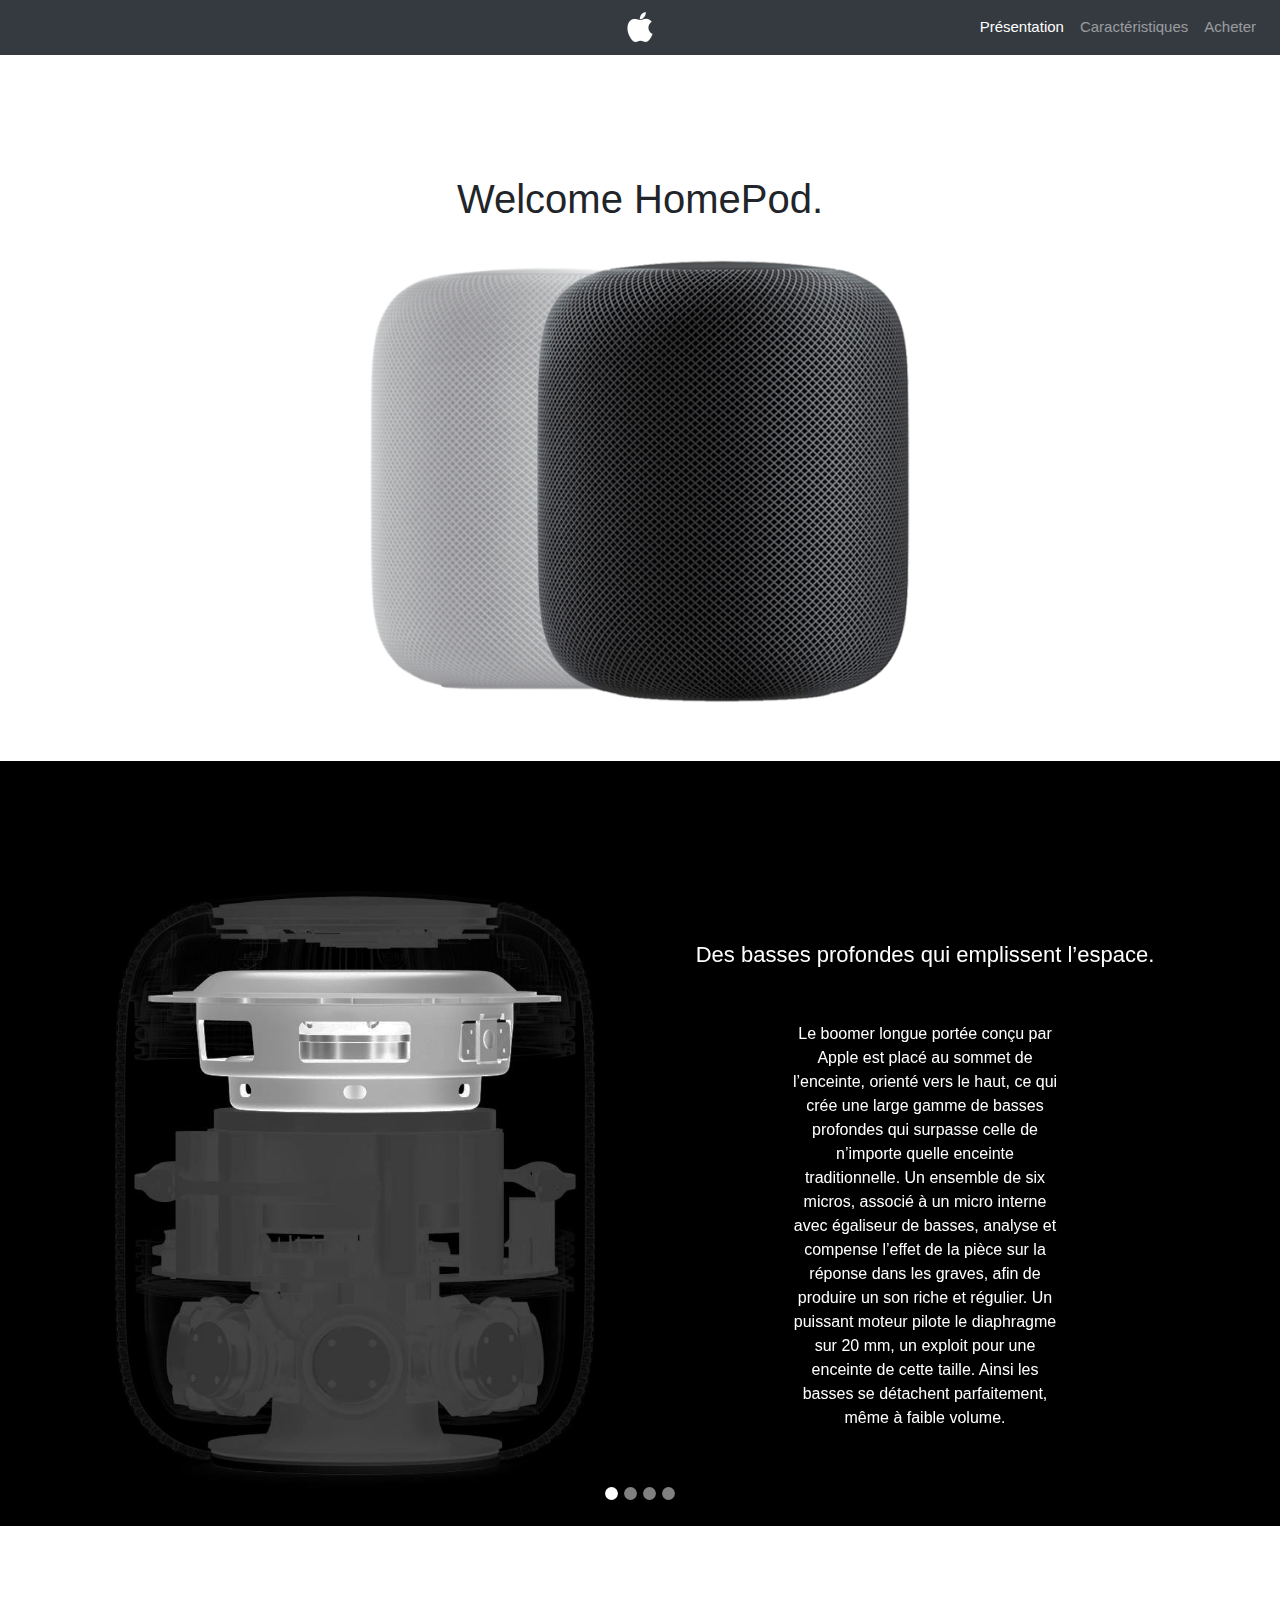
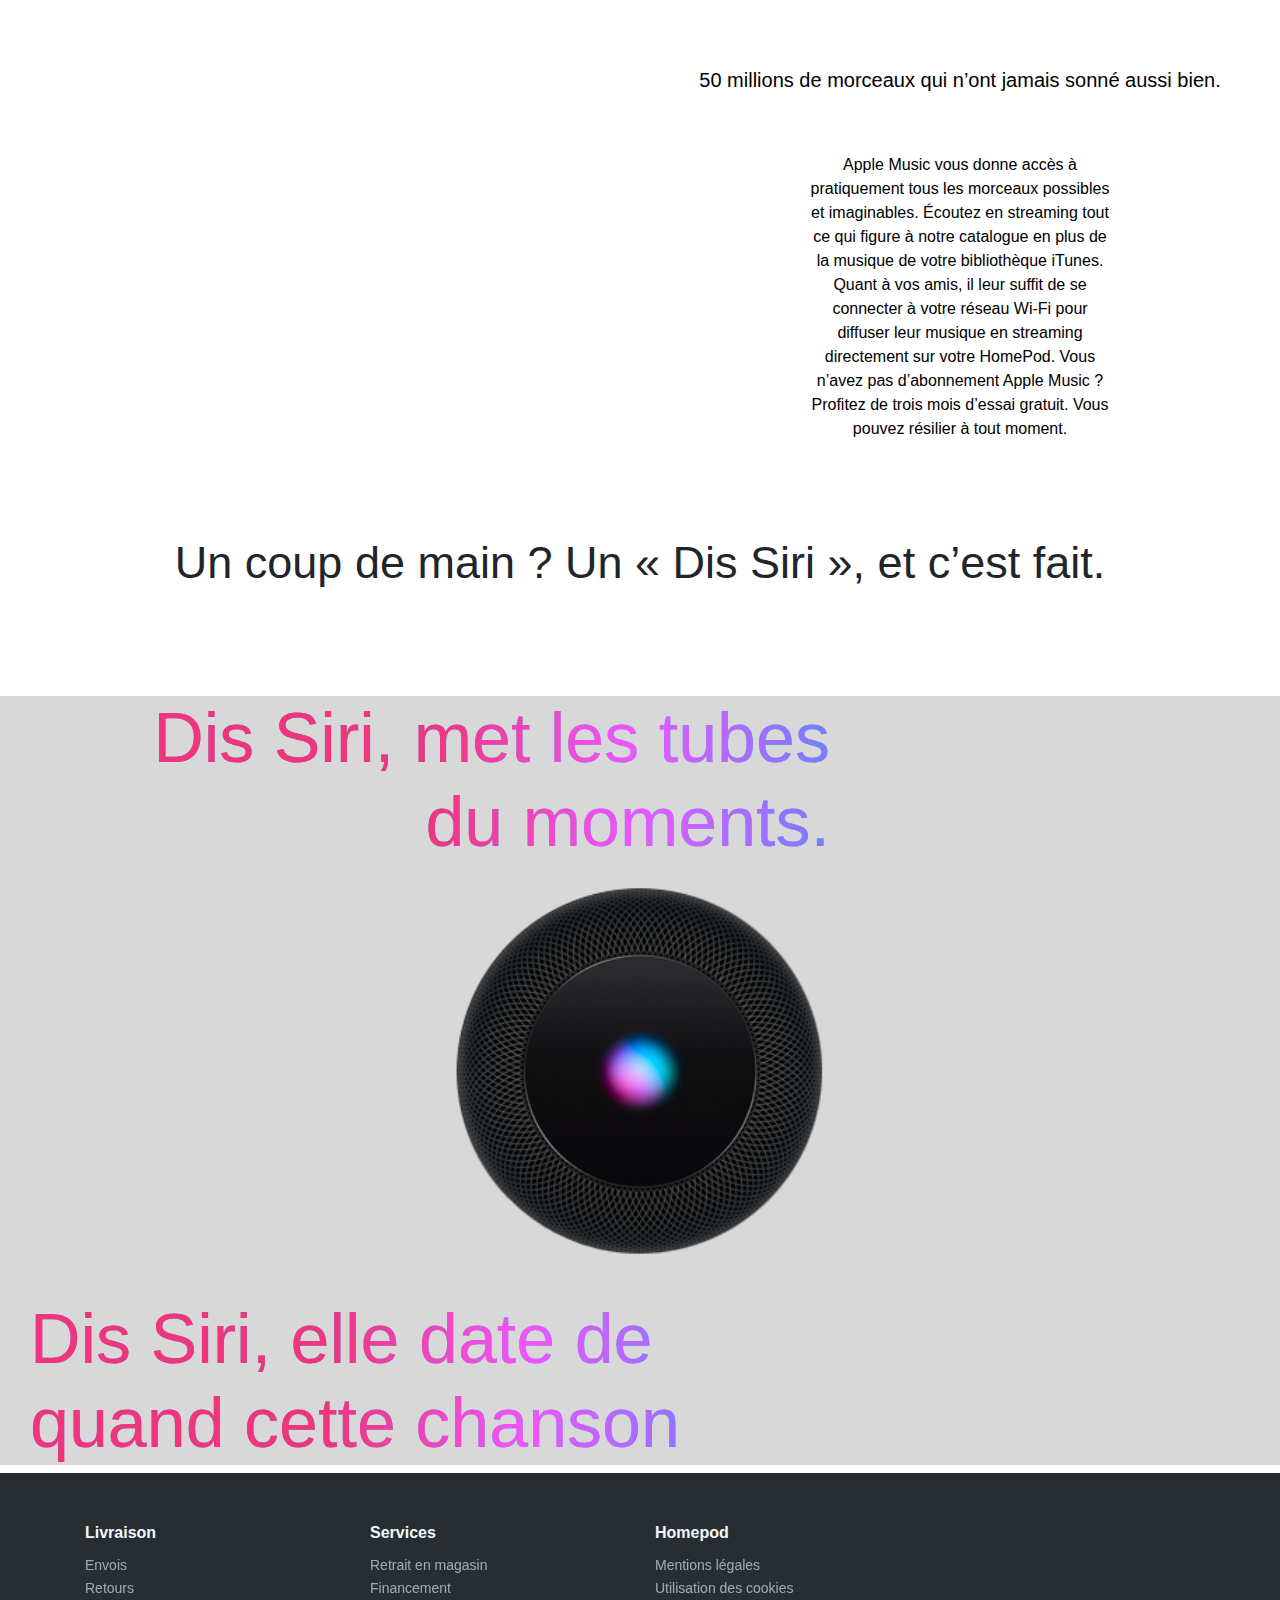
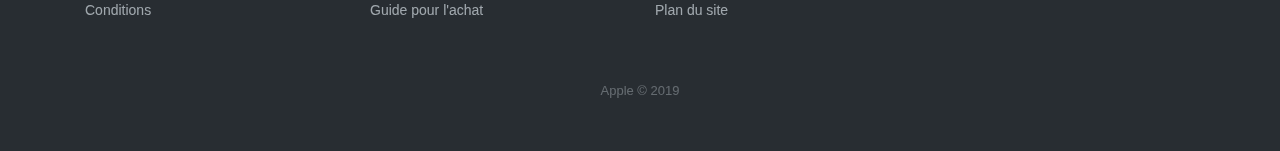
==== commit 33d0bf6e: "d" ====
--- a/Index.html
+++ b/Index.html
@@ -21,9 +21,9 @@
         <div class="collapse navbar-collapse" id="navbarNav">
           <ul class="nav navbar-nav ml-auto">
             <li class="nav-item">
-              <a class="nav-link" href="index.html">Présentation<span class="sr-only">(current)</span></a>
+              <a class="nav-link active" href="index.html">Présentation<span class="sr-only">(current)</span></a>
             </li>
-            <li class="nav-item active">
+            <li class="nav-item">
               <a class="nav-link" href="index3.html">Caractéristiques</a>
             </li>
             <li class="nav-item">
